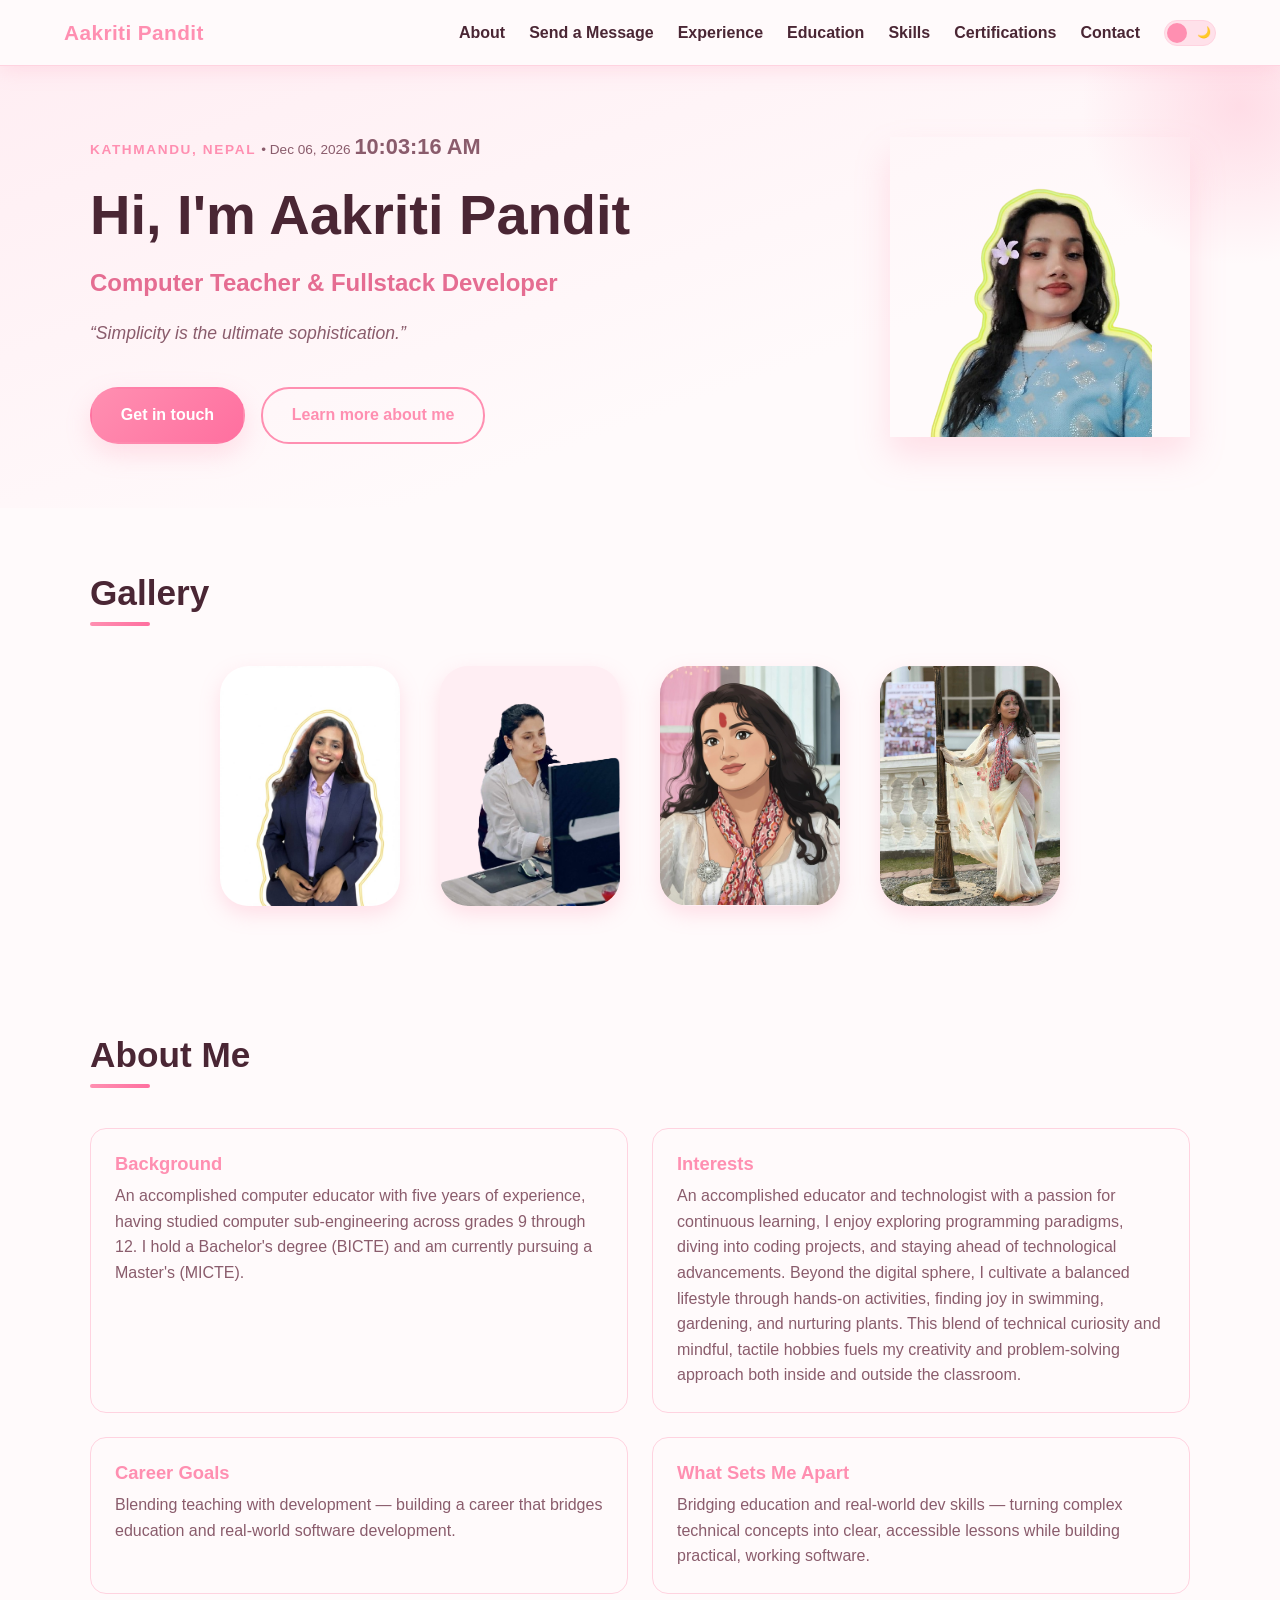
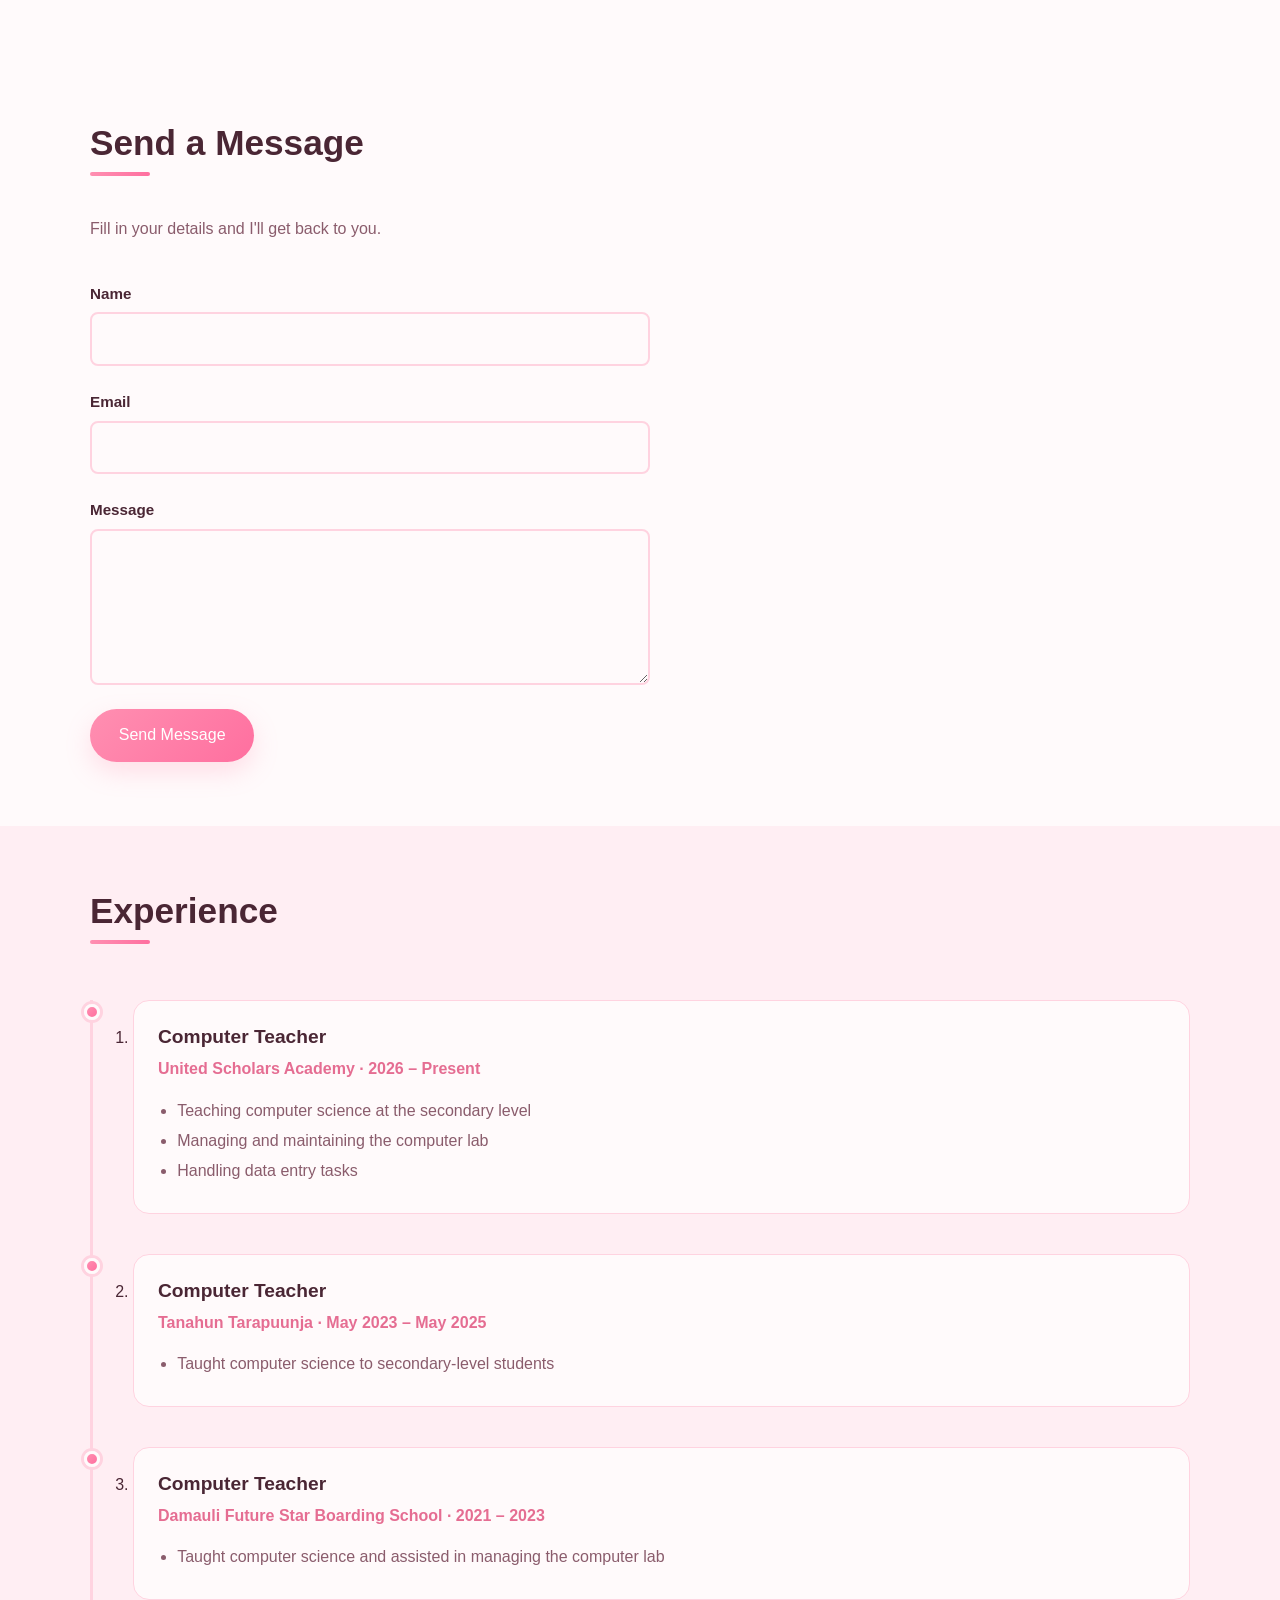
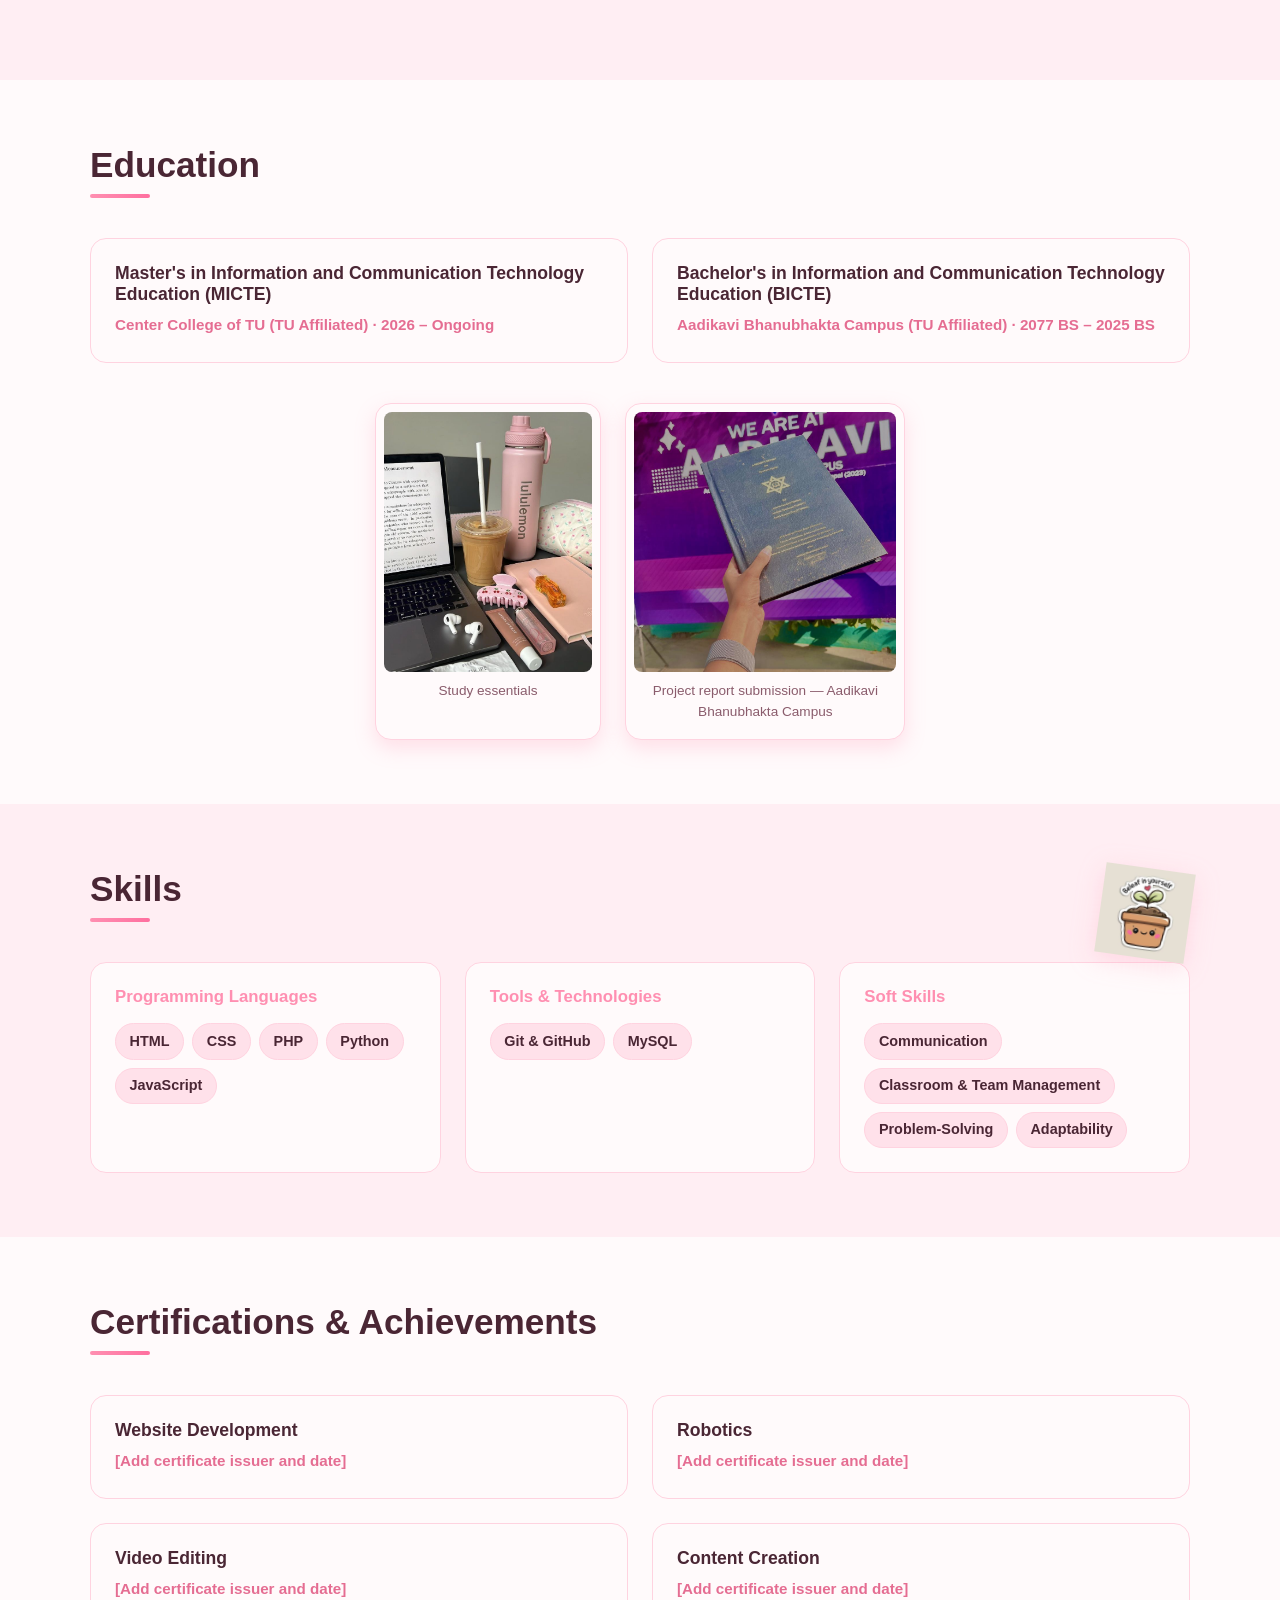
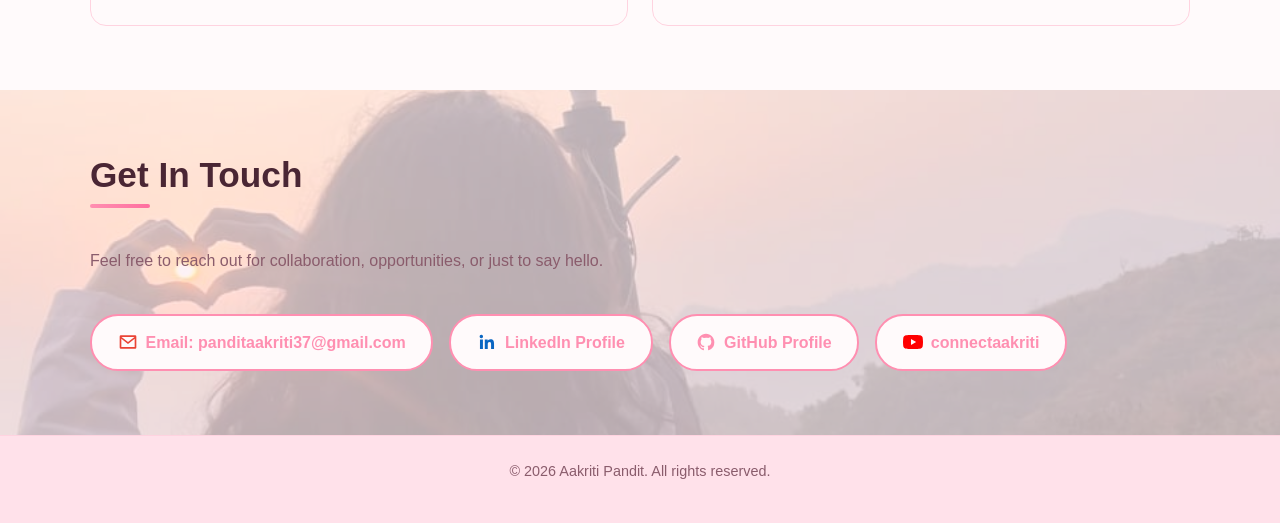
==== index.html @ 095320cf "first commit" ====
<!DOCTYPE html>
<html lang="en">
<head>
  <meta charset="UTF-8">
  <meta name="viewport" content="width=device-width, initial-scale=1.0">
  <title>Aakriti Pandit | Computer Teacher & Fullstack Developer</title>
  <meta name="description" content="Portfolio of Aakriti Pandit — Computer Teacher and Fullstack Developer based in Kathmandu, Nepal.">
  <link rel="stylesheet" href="style.css">
</head>
<body>

  <!-- Theme toggle checkbox (CSS-only light/dark switch) -->
  <input type="checkbox" id="theme-toggle" class="theme-toggle-input">

  <div class="site-wrapper">

    <a class="skip-link" href="#main-content">Skip to main content</a>

    <header class="site-header">
      <nav class="navbar" aria-label="Primary navigation">
        <a href="#hero" class="logo">Aakriti Pandit</a>

        <input type="checkbox" id="nav-toggle" class="nav-toggle-input">
        <label for="nav-toggle" class="nav-toggle-label" aria-label="Open menu">
          <span></span>
        </label>

        <ul class="nav-links">
          <li><a href="#about">About</a></li>
          <li><a href="#contact-form-section">Send a Message</a></li>
          <li><a href="#experience">Experience</a></li>
          <li><a href="#education">Education</a></li>
          <li><a href="#skills">Skills</a></li>
          <li><a href="#certifications">Certifications</a></li>
          <li><a href="#contact">Contact</a></li>
          <li class="theme-switch-item">
            <label for="theme-toggle" class="theme-switch" aria-label="Toggle light and dark theme">
              <span class="theme-switch-track">
                <span class="theme-switch-thumb"></span>
              </span>
            </label>
          </li>
        </ul>
      </nav>
    </header>

    <main id="main-content">

      <!-- HERO -->
      <section id="hero" class="hero">
        <div class="hero-inner">
          <div class="hero-text">
            <p class="hero-eyebrow">Kathmandu, Nepal <span id="kathmandu-clock" class="kathmandu-clock" aria-live="off"><span id="kathmandu-date" class="kathmandu-date"></span> <span id="kathmandu-time" class="kathmandu-time"></span></span></p>
            <h1 class="hero-title">Hi, I'm Aakriti Pandit</h1>
            <p class="hero-role">Computer Teacher &amp; Fullstack Developer</p>
            <p class="hero-tagline">&ldquo;Simplicity is the ultimate sophistication.&rdquo;</p>
            <div class="hero-actions">
              <a href="#contact" class="btn btn-primary">Get in touch</a>
              <a href="#about" class="btn btn-outline">Learn more about me</a>
            </div>
          </div>
          <div class="hero-photo-wrap">
            <img
              src="image2.png"
              alt="Portrait of Aakriti Pandit with a flower in her hair"
              class="hero-photo"
              width="320"
              height="320"
            >
          </div>
        </div>
      </section>

      <!-- GALLERY -->
      <section id="gallery" class="section">
        <div class="section-inner">
          <h2 class="section-title">Gallery</h2>
          <div class="gallery-grid">
            <figure class="gallery-item">
              <img src="image.jpeg" alt="Aakriti Pandit smiling in a professional blazer" loading="lazy">
            </figure>
            <figure class="gallery-item">
              <img src="profile.png" alt="Portrait of Aakriti Pandit working at her computer" loading="lazy">
            </figure>
            <figure class="gallery-item">
              <img src="love.jpeg" alt="Aakriti Pandit gallery photo" loading="lazy">
            </figure>
            <figure class="gallery-item">
              <img src="aakriti.jpeg" alt="Aakriti Pandit in a traditional saree" loading="lazy">
            </figure>
          </div>
        </div>
      </section>

      <!-- ABOUT -->
      <section id="about" class="section">
        <div class="section-inner about-section-inner">
          <img src="flower.png" alt="" class="about-sticker" aria-hidden="true">
          <h2 class="section-title">About Me</h2>
          <div class="about-grid">
            <article class="about-card">
              <h3>Background</h3>
              <p>An accomplished computer educator with five years of experience, having studied computer sub-engineering across grades 9 through 12. I hold a Bachelor's degree (BICTE) and am currently pursuing a Master's (MICTE).</p>
            </article>
            <article class="about-card">
              <h3>Interests</h3>
              <p>An accomplished educator and technologist with a passion for continuous learning, I enjoy exploring programming paradigms, diving into coding projects, and staying ahead of technological advancements. Beyond the digital sphere, I cultivate a balanced lifestyle through hands-on activities, finding joy in swimming, gardening, and nurturing plants. This blend of technical curiosity and mindful, tactile hobbies fuels my creativity and problem-solving approach both inside and outside the classroom.</p>
            </article>
            <article class="about-card">
              <h3>Career Goals</h3>
              <p>Blending teaching with development — building a career that bridges education and real-world software development.</p>
            </article>
            <article class="about-card">
              <h3>What Sets Me Apart</h3>
              <p>Bridging education and real-world dev skills — turning complex technical concepts into clear, accessible lessons while building practical, working software.</p>
            </article>
          </div>
        </div>
      </section>

      <!-- CONTACT FORM -->
      <section id="contact-form-section" class="section">
        <div class="section-inner">
          <h2 class="section-title">Send a Message</h2>
          <p class="contact-intro">Fill in your details and I'll get back to you.</p>
          <form id="contact-form" class="contact-form" novalidate>
            <div class="form-group">
              <label for="contact-name">Name</label>
              <input type="text" id="contact-name" name="name" autocomplete="name" required>
            </div>
            <div class="form-group">
              <label for="contact-email">Email</label>
              <input type="email" id="contact-email" name="email" autocomplete="email" required>
            </div>
            <div class="form-group">
              <label for="contact-message">Message</label>
              <textarea id="contact-message" name="message" rows="5" required></textarea>
            </div>
            <button type="submit" class="btn btn-primary">Send Message</button>
          </form>
        </div>
      </section>

      <!-- EXPERIENCE -->
      <section id="experience" class="section section-alt">
        <div class="section-inner">
          <h2 class="section-title">Experience</h2>
          <ol class="timeline">
            <li class="timeline-item">
              <div class="timeline-marker" aria-hidden="true"></div>
              <div class="timeline-content">
                <h3>Computer Teacher</h3>
                <p class="timeline-meta">United Scholars Academy &middot; 2026 &ndash; Present</p>
                <ul>
                  <li>Teaching computer science at the secondary level</li>
                  <li>Managing and maintaining the computer lab</li>
                  <li>Handling data entry tasks</li>
                </ul>
              </div>
            </li>
            <li class="timeline-item">
              <div class="timeline-marker" aria-hidden="true"></div>
              <div class="timeline-content">
                <h3>Computer Teacher</h3>
                <p class="timeline-meta">Tanahun Tarapuunja &middot; May 2023 &ndash; May 2025</p>
                <ul>
                  <li>Taught computer science to secondary-level students</li>
                </ul>
              </div>
            </li>
            <li class="timeline-item">
              <div class="timeline-marker" aria-hidden="true"></div>
              <div class="timeline-content">
                <h3>Computer Teacher</h3>
                <p class="timeline-meta">Damauli Future Star Boarding School &middot; 2021 &ndash; 2023</p>
                <ul>
                  <li>Taught computer science and assisted in managing the computer lab</li>
                </ul>
              </div>
            </li>
          </ol>
        </div>
      </section>

      <!-- EDUCATION -->
      <section id="education" class="section">
        <div class="section-inner">
          <h2 class="section-title">Education</h2>
          <div class="cards-grid">
            <article class="card">
              <h3>Master's in Information and Communication Technology Education (MICTE)</h3>
              <p class="card-meta">Center College of TU (TU Affiliated) &middot; 2026 &ndash; Ongoing</p>
            </article>
            <article class="card">
              <h3>Bachelor's in Information and Communication Technology Education (BICTE)</h3>
              <p class="card-meta">Aadikavi Bhanubhakta Campus (TU Affiliated) &middot; 2077 BS &ndash; 2025 BS</p>
            </article>
          </div>
          <div class="education-photos">
            <figure class="education-photo">
              <img src="study.jpg" alt="Study desk with laptop, notes, and study essentials">
              <figcaption>Study essentials</figcaption>
            </figure>
            <figure class="education-photo">
              <img src="education.jpeg" alt="Aakriti Pandit holding her project report at Aadikavi Bhanubhakta Campus">
              <figcaption>Project report submission &mdash; Aadikavi Bhanubhakta Campus</figcaption>
            </figure>
          </div>
        </div>
      </section>

      <!-- SKILLS -->
      <section id="skills" class="section section-alt">
        <div class="section-inner skills-section-inner">
          <img src="plant.jpg" alt="" class="skills-sticker" aria-hidden="true">
          <h2 class="section-title">Skills</h2>
          <div class="skills-grid">
            <div class="skill-group">
              <h3>Programming Languages</h3>
              <ul class="tag-list">
                <li>HTML</li>
                <li>CSS</li>
                <li>PHP</li>
                <li>Python</li>
                <li>JavaScript</li>
              </ul>
            </div>
            <div class="skill-group">
              <h3>Tools &amp; Technologies</h3>
              <ul class="tag-list">
                <li>Git &amp; GitHub</li>
                <li>MySQL</li>
              </ul>
            </div>
            <div class="skill-group">
              <h3>Soft Skills</h3>
              <ul class="tag-list">
                <li>Communication</li>
                <li>Classroom &amp; Team Management</li>
                <li>Problem-Solving</li>
                <li>Adaptability</li>
              </ul>
            </div>
          </div>
        </div>
      </section>

      <!-- CERTIFICATIONS -->
      <section id="certifications" class="section">
        <div class="section-inner">
          <h2 class="section-title">Certifications &amp; Achievements</h2>
          <div class="cards-grid">
            <article class="card">
              <h3>Website Development</h3>
              <p class="card-meta">[Add certificate issuer and date]</p>
            </article>
            <article class="card">
              <h3>Robotics</h3>
              <p class="card-meta">[Add certificate issuer and date]</p>
            </article>
            <article class="card">
              <h3>Video Editing</h3>
              <p class="card-meta">[Add certificate issuer and date]</p>
            </article>
            <article class="card">
              <h3>Content Creation</h3>
              <p class="card-meta">[Add certificate issuer and date]</p>
            </article>
          </div>
        </div>
      </section>

      <!-- CONTACT -->
      <section id="contact" class="section section-alt contact-section">
        <div class="section-inner">
          <h2 class="section-title">Get In Touch</h2>
          <p class="contact-intro">Feel free to reach out for collaboration, opportunities, or just to say hello.</p>
          <div class="contact-links">
            <a class="contact-link" href="mailto:panditaakriti37@gmail.com">
              <svg class="contact-icon icon-email" viewBox="0 0 24 24" width="20" height="20" aria-hidden="true" focusable="false">
                <path fill="#EA4335" d="M2 5.5A1.5 1.5 0 0 1 3.5 4h17A1.5 1.5 0 0 1 22 5.5v13a1.5 1.5 0 0 1-1.5 1.5h-17A1.5 1.5 0 0 1 2 18.5Zm2.2.5 7.8 6.1L19.8 6ZM4 8.1V18h16V8.1l-8 6.25Z"/>
              </svg>
              Email: panditaakriti37@gmail.com
            </a>
            <a class="contact-link" href="https://www.linkedin.com/in/aakriti-pandit-80b207303/" target="_blank" rel="noopener noreferrer">
              <svg class="contact-icon icon-linkedin" viewBox="0 0 24 24" width="20" height="20" aria-hidden="true" focusable="false">
                <path fill="#0A66C2" d="M20.45 20.45h-3.56v-5.57c0-1.33-.02-3.03-1.85-3.03-1.85 0-2.14 1.45-2.14 2.94v5.66H9.34V9h3.42v1.56h.05c.48-.9 1.64-1.85 3.38-1.85 3.6 0 4.27 2.37 4.27 5.46ZM5.34 7.43a2.07 2.07 0 1 1 0-4.13 2.07 2.07 0 0 1 0 4.13ZM7.12 20.45H3.56V9h3.56Z"/>
              </svg>
              LinkedIn Profile
            </a>
            <a class="contact-link" href="https://github.com/Aakriti795" target="_blank" rel="noopener noreferrer">
              <svg class="contact-icon icon-github" viewBox="0 0 24 24" width="20" height="20" aria-hidden="true" focusable="false">
                <path fill="currentColor" d="M12 2C6.48 2 2 6.58 2 12.2c0 4.5 2.87 8.32 6.84 9.67.5.1.68-.22.68-.49 0-.24-.01-1.04-.01-1.88-2.78.61-3.37-1.2-3.37-1.2-.45-1.18-1.11-1.49-1.11-1.49-.9-.63.07-.62.07-.62 1 .07 1.53 1.05 1.53 1.05.9 1.55 2.36 1.11 2.94.85.09-.66.35-1.11.63-1.37-2.22-.26-4.56-1.14-4.56-5.06 0-1.12.39-2.03 1.03-2.75-.1-.26-.45-1.31.1-2.73 0 0 .84-.27 2.75 1.05a9.3 9.3 0 0 1 2.5-.35c.85 0 1.71.12 2.5.35 1.9-1.32 2.74-1.05 2.74-1.05.56 1.42.21 2.47.1 2.73.65.72 1.03 1.63 1.03 2.75 0 3.93-2.34 4.79-4.57 5.05.36.32.68.94.68 1.9 0 1.37-.01 2.47-.01 2.81 0 .27.18.6.69.49A10.03 10.03 0 0 0 22 12.2C22 6.58 17.52 2 12 2Z"/>
              </svg>
              GitHub Profile
            </a>
            <a class="contact-link" href="https://www.youtube.com/@Connectaakriti6227" target="_blank" rel="noopener noreferrer">
              <svg class="contact-icon icon-youtube" viewBox="0 0 24 24" width="20" height="20" aria-hidden="true" focusable="false">
                <path fill="#FF0000" d="M23.5 6.2a3 3 0 0 0-2.1-2.1C19.5 3.5 12 3.5 12 3.5s-7.5 0-9.4.6A3 3 0 0 0 .5 6.2 31.6 31.6 0 0 0 0 12a31.6 31.6 0 0 0 .5 5.8 3 3 0 0 0 2.1 2.1c1.9.6 9.4.6 9.4.6s7.5 0 9.4-.6a3 3 0 0 0 2.1-2.1A31.6 31.6 0 0 0 24 12a31.6 31.6 0 0 0-.5-5.8ZM9.6 15.5V8.5L15.8 12Z"/>
              </svg>
              connectaakriti
            </a>
          </div>
        </div>
      </section>

    </main>

    <footer class="site-footer">
      <p>&copy; 2026 Aakriti Pandit. All rights reserved.</p>
    </footer>

  </div>

  <script>
    (function () {
      var dateEl = document.getElementById('kathmandu-date');
      var timeEl = document.getElementById('kathmandu-time');
      if (!dateEl || !timeEl) return;

      var dateFormatter = new Intl.DateTimeFormat('en-US', {
        timeZone: 'Asia/Kathmandu',
        year: 'numeric',
        month: 'short',
        day: '2-digit'
      });

      var timeFormatter = new Intl.DateTimeFormat('en-US', {
        timeZone: 'Asia/Kathmandu',
        hour: '2-digit',
        minute: '2-digit',
        second: '2-digit',
        hour12: true
      });

      function update() {
        var now = new Date();
        dateEl.textContent = '• ' + dateFormatter.format(now);
        timeEl.textContent = timeFormatter.format(now);
      }

      update();
      setInterval(update, 1000);
    })();

    (function () {
      var form = document.getElementById('contact-form');
      if (!form) return;

      form.addEventListener('submit', function (event) {
        event.preventDefault();

        var name = form.name.value.trim();
        var email = form.email.value.trim();
        var message = form.message.value.trim();

        var subject = 'Portfolio contact from ' + name;
        var body = 'Name: ' + name + '\nEmail: ' + email + '\n\n' + message;

        var mailtoUrl = 'mailto:panditaakriti37@gmail.com'
          + '?subject=' + encodeURIComponent(subject)
          + '&body=' + encodeURIComponent(body);

        window.location.href = mailtoUrl;
      });
    })();
  </script>

</body>
</html>
---- style.css ----
/* =========================================================
   CSS VARIABLES — Light theme (default)
   ========================================================= */
:root {
  --primary-color: #ff8fb1;
  --primary-color-dark: #e56d92;
  --secondary-color: #ffc1d3;
  --accent-color: #ff6f9f;
  --background-color: #fffafb;
  --surface-color: #ffeef3;
  --surface-alt-color: #ffe1ea;
  --text-color: #4a2634;
  --text-muted: #8a5c6c;
  --border-color: #ffd3e0;
  --shadow-color: rgba(255, 143, 177, 0.25);

  --font-heading: 'Segoe UI', 'Trebuchet MS', Arial, sans-serif;
  --font-body: 'Segoe UI', Tahoma, Geneva, Verdana, sans-serif;

  --space-xs: 0.5rem;
  --space-sm: 1rem;
  --space-md: 1.5rem;
  --space-lg: 2.5rem;
  --space-xl: 4rem;

  --radius-sm: 8px;
  --radius-md: 16px;
  --radius-lg: 28px;

  --transition-fast: 0.2s ease;
  --transition-medium: 0.35s ease;
}

/* Dark theme, applied when the theme-toggle checkbox is checked.
   #theme-toggle sits before .site-wrapper in the DOM, so the
   general sibling combinator lets pure CSS drive the switch. */
#theme-toggle:checked ~ .site-wrapper {
  --primary-color: #ff8fb1;
  --primary-color-dark: #ffa8c4;
  --secondary-color: #ffc1d3;
  --accent-color: #ff6f9f;
  --background-color: #2a1820;
  --surface-color: #3a2029;
  --surface-alt-color: #472633;
  --text-color: #ffeef3;
  --text-muted: #d9a9b8;
  --border-color: #5c2f3d;
  --shadow-color: rgba(0, 0, 0, 0.45);
}

.theme-toggle-input {
  position: absolute;
  opacity: 0;
  pointer-events: none;
}

/* =========================================================
   RESET & BASE
   ========================================================= */
*,
*::before,
*::after {
  box-sizing: border-box;
}

html {
  scroll-behavior: smooth;
}

body {
  margin: 0;
  font-family: var(--font-body);
  background-color: var(--background-color);
  color: var(--text-color);
  line-height: 1.6;
  transition: background-color var(--transition-medium), color var(--transition-medium);
}

.site-wrapper {
  background-color: var(--background-color);
  color: var(--text-color);
}

img {
  max-width: 100%;
  display: block;
}

ul {
  list-style: none;
  margin: 0;
  padding: 0;
}

a {
  color: inherit;
  text-decoration: none;
}

h1, h2, h3, h4 {
  font-family: var(--font-heading);
  line-height: 1.2;
  margin: 0;
}

p {
  margin: 0 0 var(--space-sm) 0;
  color: var(--text-muted);
}

/* Accessible focus states */
a:focus-visible,
button:focus-visible,
label:focus-visible,
input:focus-visible {
  outline: 3px solid var(--accent-color);
  outline-offset: 3px;
  border-radius: var(--radius-sm);
}

.skip-link {
  position: absolute;
  left: -999px;
  top: 0;
  background: var(--primary-color);
  color: #fff;
  padding: var(--space-xs) var(--space-sm);
  z-index: 1000;
  border-radius: var(--radius-sm);
}

.skip-link:focus {
  left: var(--space-sm);
  top: var(--space-sm);
}

/* =========================================================
   HEADER / NAVBAR
   ========================================================= */
.site-header {
  position: sticky;
  top: 0;
  z-index: 100;
  background-color: var(--background-color);
  border-bottom: 1px solid var(--border-color);
  box-shadow: 0 2px 20px var(--shadow-color);
}

.navbar {
  max-width: 1200px;
  margin: 0 auto;
  display: flex;
  align-items: center;
  justify-content: space-between;
  padding: var(--space-sm) var(--space-md);
}

.logo {
  font-family: var(--font-heading);
  font-weight: 700;
  font-size: 1.3rem;
  color: var(--primary-color);
  letter-spacing: 0.02em;
}

.nav-links {
  display: flex;
  align-items: center;
  gap: var(--space-md);
}

.nav-links a {
  font-weight: 600;
  color: var(--text-color);
  padding: var(--space-xs) 0;
  position: relative;
  transition: color var(--transition-fast);
}

.nav-links a::after {
  content: "";
  position: absolute;
  left: 0;
  bottom: -4px;
  width: 0;
  height: 2px;
  background: var(--accent-color);
  transition: width var(--transition-fast);
}

.nav-links a:hover,
.nav-links a:focus-visible {
  color: var(--primary-color);
}

.nav-links a:hover::after,
.nav-links a:focus-visible::after {
  width: 100%;
}

/* Mobile nav toggle (checkbox hack, no JS) */
.nav-toggle-input {
  position: absolute;
  opacity: 0;
  pointer-events: none;
}

.nav-toggle-label {
  display: none;
  flex-direction: column;
  justify-content: center;
  width: 40px;
  height: 40px;
  cursor: pointer;
  border-radius: var(--radius-sm);
}

.nav-toggle-label span,
.nav-toggle-label span::before,
.nav-toggle-label span::after {
  content: "";
  display: block;
  height: 3px;
  width: 26px;
  background: var(--primary-color);
  border-radius: 2px;
  position: relative;
  transition: transform var(--transition-fast);
}

.nav-toggle-label span::before {
  position: absolute;
  top: -8px;
}

.nav-toggle-label span::after {
  position: absolute;
  top: 8px;
}

/* Theme switch pill */
.theme-switch-item {
  display: flex;
  align-items: center;
}

.theme-switch {
  cursor: pointer;
  display: inline-block;
}

.theme-switch-track {
  position: relative;
  display: flex;
  align-items: center;
  width: 52px;
  height: 26px;
  background: var(--surface-alt-color);
  border: 1px solid var(--border-color);
  border-radius: 999px;
  padding: 2px;
  transition: background var(--transition-fast);
}

.theme-switch-track::before,
.theme-switch-track::after {
  position: absolute;
  top: 50%;
  transform: translateY(-50%);
  font-size: 0.7rem;
  line-height: 1;
}

.theme-switch-track::before {
  content: "\2600";
  left: 4px;
  color: #f5a623;
}

.theme-switch-track::after {
  content: "\1F319";
  right: 4px;
  color: var(--secondary-color);
}

.theme-switch-thumb {
  position: relative;
  z-index: 1;
  width: 20px;
  height: 20px;
  border-radius: 50%;
  background: var(--primary-color);
  transition: transform var(--transition-medium);
}

#theme-toggle:checked ~ .site-wrapper .theme-switch-thumb {
  transform: translateX(26px);
}

/* =========================================================
   BUTTONS
   ========================================================= */
.btn {
  display: inline-block;
  padding: 0.85rem 1.8rem;
  border-radius: var(--radius-lg);
  font-weight: 700;
  font-size: 1rem;
  transition: transform var(--transition-fast), box-shadow var(--transition-fast), background-color var(--transition-fast);
  border: 2px solid transparent;
  cursor: pointer;
}

.btn-primary {
  background: linear-gradient(135deg, var(--primary-color), var(--accent-color));
  color: #fff;
  box-shadow: 0 10px 25px var(--shadow-color);
}

.btn-primary:hover,
.btn-primary:focus-visible {
  transform: translateY(-3px);
  box-shadow: 0 16px 32px var(--shadow-color);
}

.btn-outline {
  background: transparent;
  color: var(--primary-color);
  border-color: var(--primary-color);
}

.btn-outline:hover,
.btn-outline:focus-visible {
  background: var(--primary-color);
  color: #fff;
  transform: translateY(-3px);
}

/* =========================================================
   HERO
   ========================================================= */
.hero {
  background: linear-gradient(160deg, var(--surface-color) 0%, var(--background-color) 65%);
  padding: var(--space-xl) var(--space-md);
  text-align: center;
  position: relative;
  overflow: hidden;
}

.hero::before {
  content: "";
  position: absolute;
  top: -120px;
  right: -120px;
  width: 320px;
  height: 320px;
  border-radius: 50%;
  background: radial-gradient(circle, var(--secondary-color), transparent 70%);
  opacity: 0.5;
}

.hero-inner {
  max-width: 1100px;
  margin: 0 auto;
  position: relative;
  z-index: 1;
  display: flex;
  align-items: center;
  justify-content: space-between;
  gap: var(--space-lg);
  text-align: left;
}

.hero-text {
  flex: 1 1 420px;
}

.hero-eyebrow {
  text-transform: uppercase;
  letter-spacing: 0.12em;
  font-weight: 700;
  color: var(--primary-color);
  font-size: 0.85rem;
  margin-bottom: var(--space-sm);
}

.kathmandu-clock {
  text-transform: none;
  letter-spacing: normal;
  font-weight: 500;
  color: var(--text-muted);
}

.kathmandu-time {
  font-size: 1.6em;
  font-weight: 700;
}

.hero-title {
  font-size: clamp(2.2rem, 5vw, 3.5rem);
  font-weight: 800;
  color: var(--text-color);
  margin-bottom: var(--space-sm);
}

.hero-role {
  font-size: clamp(1.1rem, 2.5vw, 1.5rem);
  font-weight: 600;
  color: var(--primary-color-dark);
  margin-bottom: var(--space-sm);
}

.hero-tagline {
  font-style: italic;
  font-size: 1.1rem;
  color: var(--text-muted);
  margin-bottom: var(--space-lg);
}

.hero-actions {
  display: flex;
  gap: var(--space-sm);
  flex-wrap: wrap;
}

.hero-photo-wrap {
  flex: 0 0 auto;
  width: 300px;
  height: 300px;
  display: flex;
  align-items: center;
  justify-content: center;
}

@keyframes hero-photo-float {
  0%, 100% {
    transform: translateY(0);
  }
  50% {
    transform: translateY(-10px);
  }
}

.hero-photo {
  width: 100%;
  height: 100%;
  object-fit: contain;
  box-shadow: 0 18px 32px var(--shadow-color);
  animation: hero-photo-float 4s ease-in-out infinite;
}

/* =========================================================
   SECTIONS (shared)
   ========================================================= */
.section {
  padding: var(--space-xl) var(--space-md);
}

.section-alt {
  background-color: var(--surface-color);
}

.contact-section {
  position: relative;
  overflow: hidden;
}

.contact-section::before {
  content: "";
  position: absolute;
  inset: 0;
  background-image: url("mountain.jpeg");
  background-repeat: no-repeat;
  background-position: center;
  background-size: cover;
  opacity: 0.28;
  filter: saturate(1.1);
  pointer-events: none;
}

.contact-section .section-inner {
  position: relative;
  z-index: 1;
}

.section-inner {
  max-width: 1100px;
  margin: 0 auto;
}

.section-title {
  font-size: clamp(1.6rem, 3.5vw, 2.2rem);
  font-weight: 800;
  color: var(--text-color);
  margin-bottom: var(--space-lg);
  position: relative;
  display: inline-block;
}

.section-title::after {
  content: "";
  display: block;
  width: 60px;
  height: 4px;
  border-radius: 4px;
  margin-top: var(--space-xs);
  background: linear-gradient(90deg, var(--primary-color), var(--accent-color));
}

/* =========================================================
   ABOUT
   ========================================================= */
.about-section-inner {
  position: relative;
}

.about-sticker {
  position: absolute;
  top: 0;
  right: 0;
  width: 90px;
  height: auto;
  transform: rotate(-6deg);
  filter: drop-shadow(0 6px 12px var(--shadow-color));
}

.about-grid {
  display: grid;
  grid-template-columns: repeat(2, 1fr);
  gap: var(--space-md);
}

.about-card {
  background-color: var(--background-color);
  border: 1px solid var(--border-color);
  border-radius: var(--radius-md);
  padding: var(--space-md);
  transition: transform var(--transition-fast), box-shadow var(--transition-fast);
}

.about-card:hover {
  transform: translateY(-4px);
  box-shadow: 0 14px 30px var(--shadow-color);
}

.about-card h3 {
  color: var(--primary-color);
  margin-bottom: var(--space-xs);
  font-size: 1.15rem;
}

.about-card p {
  margin-bottom: 0;
}

/* =========================================================
   GALLERY
   ========================================================= */
.gallery-grid {
  display: flex;
  flex-wrap: wrap;
  justify-content: center;
  gap: var(--space-lg);
  max-width: 900px;
  margin: 0 auto;
}

@keyframes gallery-float {
  0%, 100% {
    transform: translateY(0);
  }
  50% {
    transform: translateY(-8px);
  }
}

.gallery-item {
  position: relative;
  flex: 0 0 180px;
  margin: 0;
  overflow: hidden;
  border-radius: var(--radius-lg);
  background-color: var(--surface-color);
  box-shadow: 0 8px 20px var(--shadow-color);
  transition: transform var(--transition-fast), box-shadow var(--transition-fast);
  animation: gallery-float 4s ease-in-out infinite;
}

.gallery-item:nth-child(2) {
  animation-delay: 0.5s;
}

.gallery-item:nth-child(3) {
  animation-delay: 1s;
}

.gallery-item:nth-child(4) {
  animation-delay: 1.5s;
}

.gallery-item:hover {
  animation-play-state: paused;
  transform: translateY(-6px);
  box-shadow: 0 18px 34px var(--shadow-color);
}

.gallery-item img {
  display: block;
  width: 100%;
  height: auto;
  transition: transform var(--transition-medium);
}

.gallery-item:hover img {
  transform: scale(1.06);
}

.gallery-item::after {
  content: "";
  position: absolute;
  inset: 0;
  background: linear-gradient(to top, rgba(74, 38, 52, 0.55), transparent 55%);
  opacity: 0;
  transition: opacity var(--transition-fast);
  pointer-events: none;
}

.gallery-item:hover::after {
  opacity: 1;
}

/* =========================================================
   EXPERIENCE — timeline
   ========================================================= */
.timeline {
  position: relative;
  padding-left: var(--space-lg);
  border-left: 3px solid var(--border-color);
  display: flex;
  flex-direction: column;
  gap: var(--space-lg);
}

.timeline-item {
  position: relative;
}

.timeline-marker {
  position: absolute;
  left: calc(-1 * var(--space-lg) - 9px);
  top: 4px;
  width: 16px;
  height: 16px;
  border-radius: 50%;
  background: linear-gradient(135deg, var(--primary-color), var(--accent-color));
  border: 3px solid var(--background-color);
  box-shadow: 0 0 0 3px var(--border-color);
}

.timeline-content {
  background-color: var(--background-color);
  border: 1px solid var(--border-color);
  border-radius: var(--radius-md);
  padding: var(--space-md);
  transition: transform var(--transition-fast), box-shadow var(--transition-fast);
}

.timeline-content:hover {
  transform: translateX(4px);
  box-shadow: 0 14px 30px var(--shadow-color);
}

.timeline-content h3 {
  color: var(--text-color);
  font-size: 1.2rem;
  margin-bottom: var(--space-xs);
}

.timeline-meta {
  color: var(--primary-color-dark);
  font-weight: 600;
  margin-bottom: var(--space-sm);
}

.timeline-content ul {
  list-style: disc;
  padding-left: 1.2rem;
}

.timeline-content li {
  color: var(--text-muted);
  margin-bottom: 0.3rem;
}

/* =========================================================
   CARDS (Education / Certifications)
   ========================================================= */
.cards-grid {
  display: grid;
  grid-template-columns: repeat(2, 1fr);
  gap: var(--space-md);
}

.card {
  background-color: var(--background-color);
  border: 1px solid var(--border-color);
  border-radius: var(--radius-md);
  padding: var(--space-md);
  transition: transform var(--transition-fast), box-shadow var(--transition-fast);
}

.card:hover {
  transform: translateY(-4px);
  box-shadow: 0 14px 30px var(--shadow-color);
}

.card h3 {
  font-size: 1.1rem;
  color: var(--text-color);
  margin-bottom: var(--space-xs);
}

.card-meta {
  color: var(--primary-color-dark);
  font-weight: 600;
  margin-bottom: 0;
  font-size: 0.95rem;
}

.education-photos {
  display: flex;
  flex-wrap: wrap;
  justify-content: center;
  gap: var(--space-md);
  margin-top: var(--space-lg);
}

.education-photo {
  margin: 0;
  max-width: 280px;
  background-color: var(--background-color);
  border: 1px solid var(--border-color);
  border-radius: var(--radius-md);
  padding: var(--space-xs) var(--space-xs) var(--space-sm);
  box-shadow: 0 8px 20px var(--shadow-color);
  transition: transform var(--transition-fast), box-shadow var(--transition-fast);
}

.education-photo:hover {
  transform: translateY(-4px) rotate(-1deg);
  box-shadow: 0 16px 32px var(--shadow-color);
}

.education-photo img {
  width: 100%;
  height: 260px;
  object-fit: cover;
  object-position: center;
  border-radius: var(--radius-sm);
  display: block;
}

.education-photo:nth-child(2) img {
  object-position: 50% 45%;
}

.education-photo figcaption {
  margin-top: var(--space-xs);
  text-align: center;
  color: var(--text-muted);
  font-size: 0.85rem;
}

/* =========================================================
   SKILLS
   ========================================================= */
.skills-section-inner {
  position: relative;
}

.skills-sticker {
  position: absolute;
  top: 0;
  right: 0;
  width: 90px;
  height: auto;
  transform: rotate(8deg);
  filter: drop-shadow(0 6px 12px var(--shadow-color));
}

.skills-grid {
  display: grid;
  grid-template-columns: repeat(3, 1fr);
  gap: var(--space-md);
}

.skill-group {
  background-color: var(--background-color);
  border: 1px solid var(--border-color);
  border-radius: var(--radius-md);
  padding: var(--space-md);
}

.skill-group h3 {
  color: var(--primary-color);
  font-size: 1.05rem;
  margin-bottom: var(--space-sm);
}

.tag-list {
  display: flex;
  flex-wrap: wrap;
  gap: 0.5rem;
}

.tag-list li {
  background-color: var(--surface-alt-color);
  color: var(--text-color);
  border: 1px solid var(--border-color);
  padding: 0.35rem 0.85rem;
  border-radius: 999px;
  font-size: 0.9rem;
  font-weight: 600;
  transition: background-color var(--transition-fast), transform var(--transition-fast);
}

.tag-list li:hover {
  background-color: var(--primary-color);
  color: #fff;
  transform: translateY(-2px);
}

/* =========================================================
   CONTACT
   ========================================================= */
.contact-intro {
  max-width: 600px;
  margin-bottom: var(--space-lg);
}

.contact-links {
  display: flex;
  flex-wrap: wrap;
  gap: var(--space-sm);
}

.contact-link {
  display: inline-flex;
  align-items: center;
  gap: 0.5rem;
  background-color: var(--background-color);
  border: 2px solid var(--primary-color);
  color: var(--primary-color);
  font-weight: 700;
  padding: 0.85rem 1.6rem;
  border-radius: var(--radius-lg);
  transition: background-color var(--transition-fast), color var(--transition-fast), transform var(--transition-fast);
}

.contact-link:hover,
.contact-link:focus-visible {
  background-color: var(--primary-color);
  color: #fff;
  transform: translateY(-3px);
}

.contact-icon {
  flex-shrink: 0;
}

.contact-form {
  max-width: 560px;
  margin-top: var(--space-lg);
  display: flex;
  flex-direction: column;
  gap: var(--space-md);
}

.form-group {
  display: flex;
  flex-direction: column;
  gap: 0.4rem;
}

.form-group label {
  font-weight: 700;
  color: var(--text-color);
  font-size: 0.95rem;
}

.form-group input,
.form-group textarea {
  font: inherit;
  color: var(--text-color);
  background-color: var(--background-color);
  border: 2px solid var(--border-color);
  border-radius: var(--radius-sm);
  padding: 0.75rem 1rem;
  transition: border-color var(--transition-fast);
}

.form-group input:focus,
.form-group textarea:focus {
  outline: none;
  border-color: var(--primary-color);
}

.form-group textarea {
  resize: vertical;
  min-height: 120px;
}

.contact-form .btn {
  align-self: flex-start;
  border: none;
  cursor: pointer;
  font: inherit;
}

/* =========================================================
   FOOTER
   ========================================================= */
.site-footer {
  text-align: center;
  padding: var(--space-md);
  background-color: var(--surface-alt-color);
  border-top: 1px solid var(--border-color);
  color: var(--text-muted);
  font-size: 0.9rem;
}

/* =========================================================
   RESPONSIVE — Tablet (<=992px)
   ========================================================= */
@media (max-width: 992px) {
  .about-grid,
  .cards-grid {
    grid-template-columns: 1fr;
  }

  .skills-grid {
    grid-template-columns: repeat(2, 1fr);
  }
}

/* =========================================================
   RESPONSIVE — Small tablet / large mobile (<=768px)
   ========================================================= */
@media (max-width: 768px) {
  .hero-inner {
    flex-direction: column-reverse;
    text-align: center;
  }

  .hero-actions {
    justify-content: center;
  }

  .hero-photo-wrap {
    width: 220px;
    height: 220px;
  }

  .nav-toggle-label {
    display: flex;
  }

  .nav-links {
    position: absolute;
    top: 100%;
    left: 0;
    right: 0;
    flex-direction: column;
    align-items: flex-start;
    gap: 0;
    background-color: var(--background-color);
    border-bottom: 1px solid var(--border-color);
    max-height: 0;
    overflow: hidden;
    transition: max-height var(--transition-medium);
  }

  .nav-links li {
    width: 100%;
    padding: var(--space-sm) var(--space-md);
    border-top: 1px solid var(--border-color);
  }

  .nav-toggle-input:checked ~ .nav-links {
    max-height: 400px;
  }

  .skills-grid {
    grid-template-columns: 1fr;
  }

  .skills-sticker,
  .about-sticker {
    width: 60px;
  }
}

/* =========================================================
   RESPONSIVE — Mobile (<=480px)
   ========================================================= */
@media (max-width: 480px) {
  .section {
    padding: var(--space-lg) var(--space-sm);
  }

  .hero {
    padding: var(--space-lg) var(--space-sm);
  }

  .hero-photo-wrap {
    width: 170px;
    height: 170px;
  }

  .hero-actions {
    flex-direction: column;
    align-items: stretch;
  }

  .btn {
    text-align: center;
  }

  .contact-links {
    flex-direction: column;
  }

  .contact-link {
    text-align: center;
  }
}
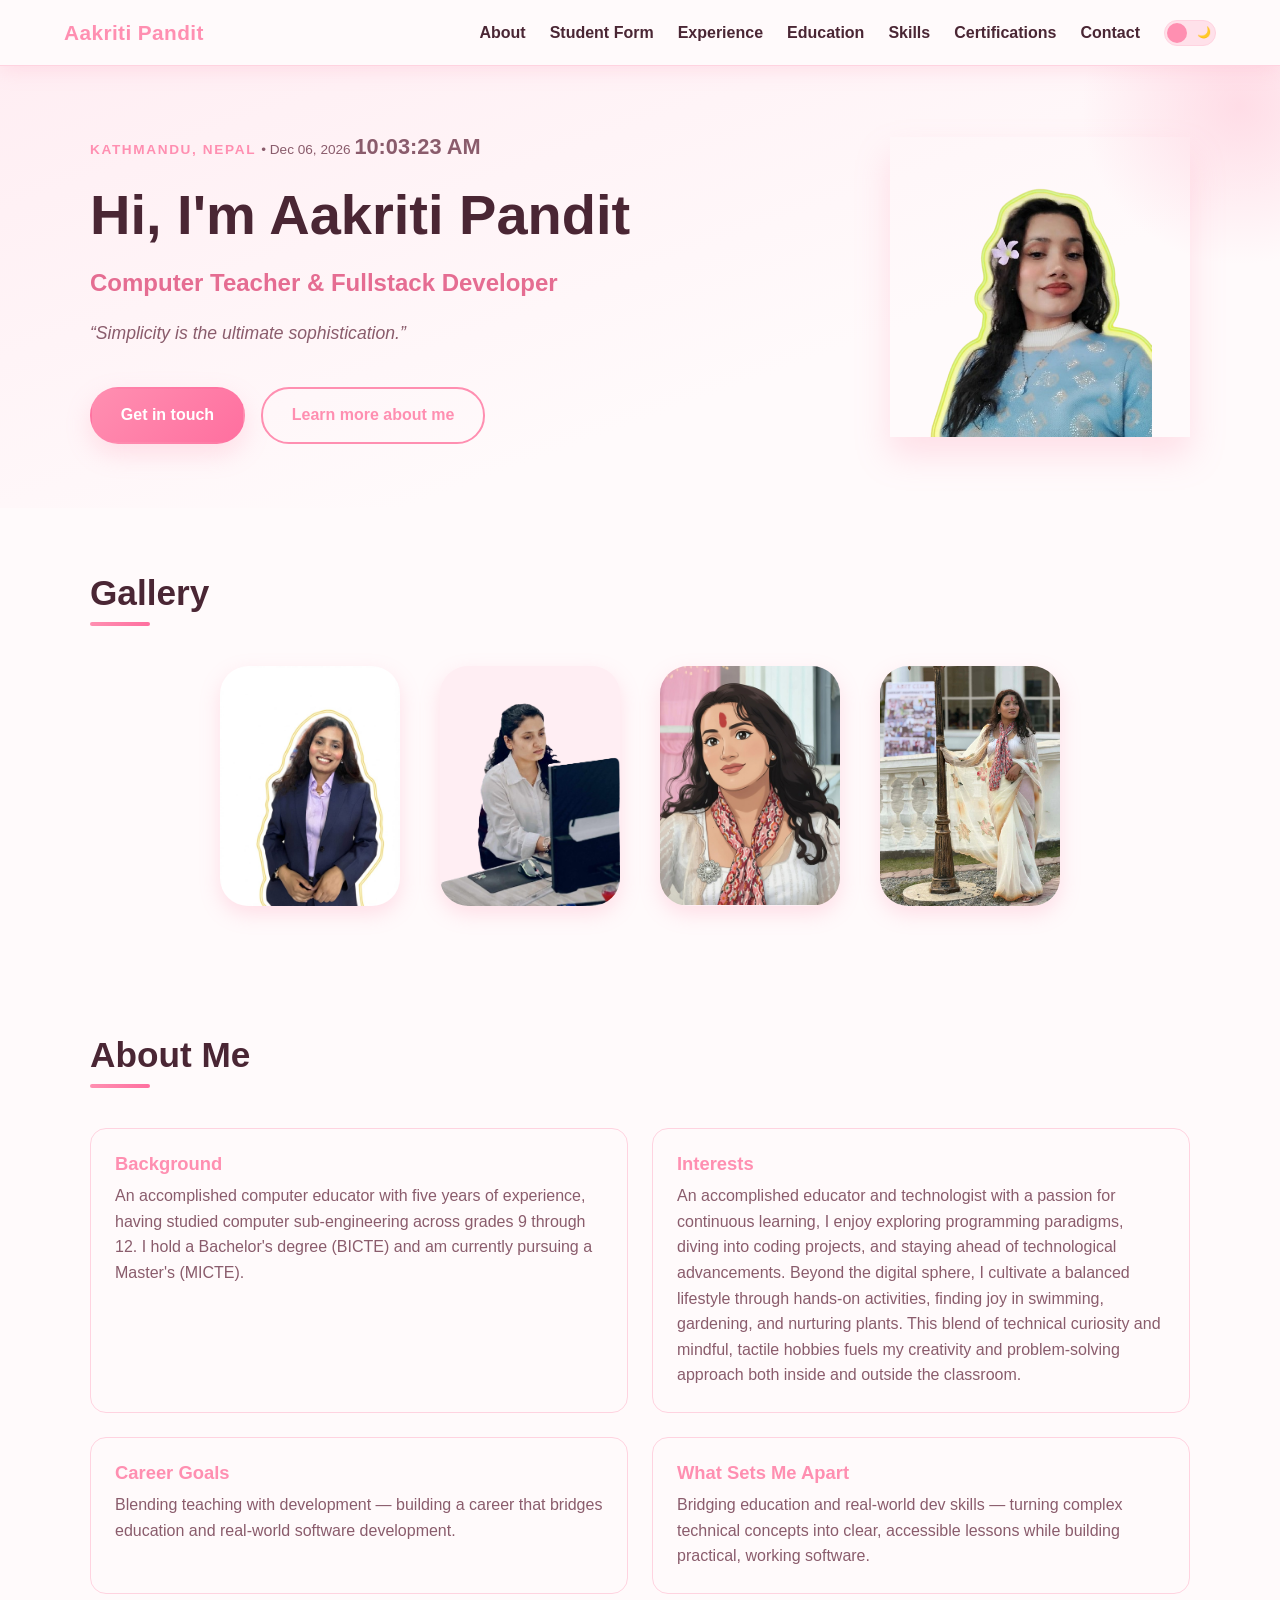
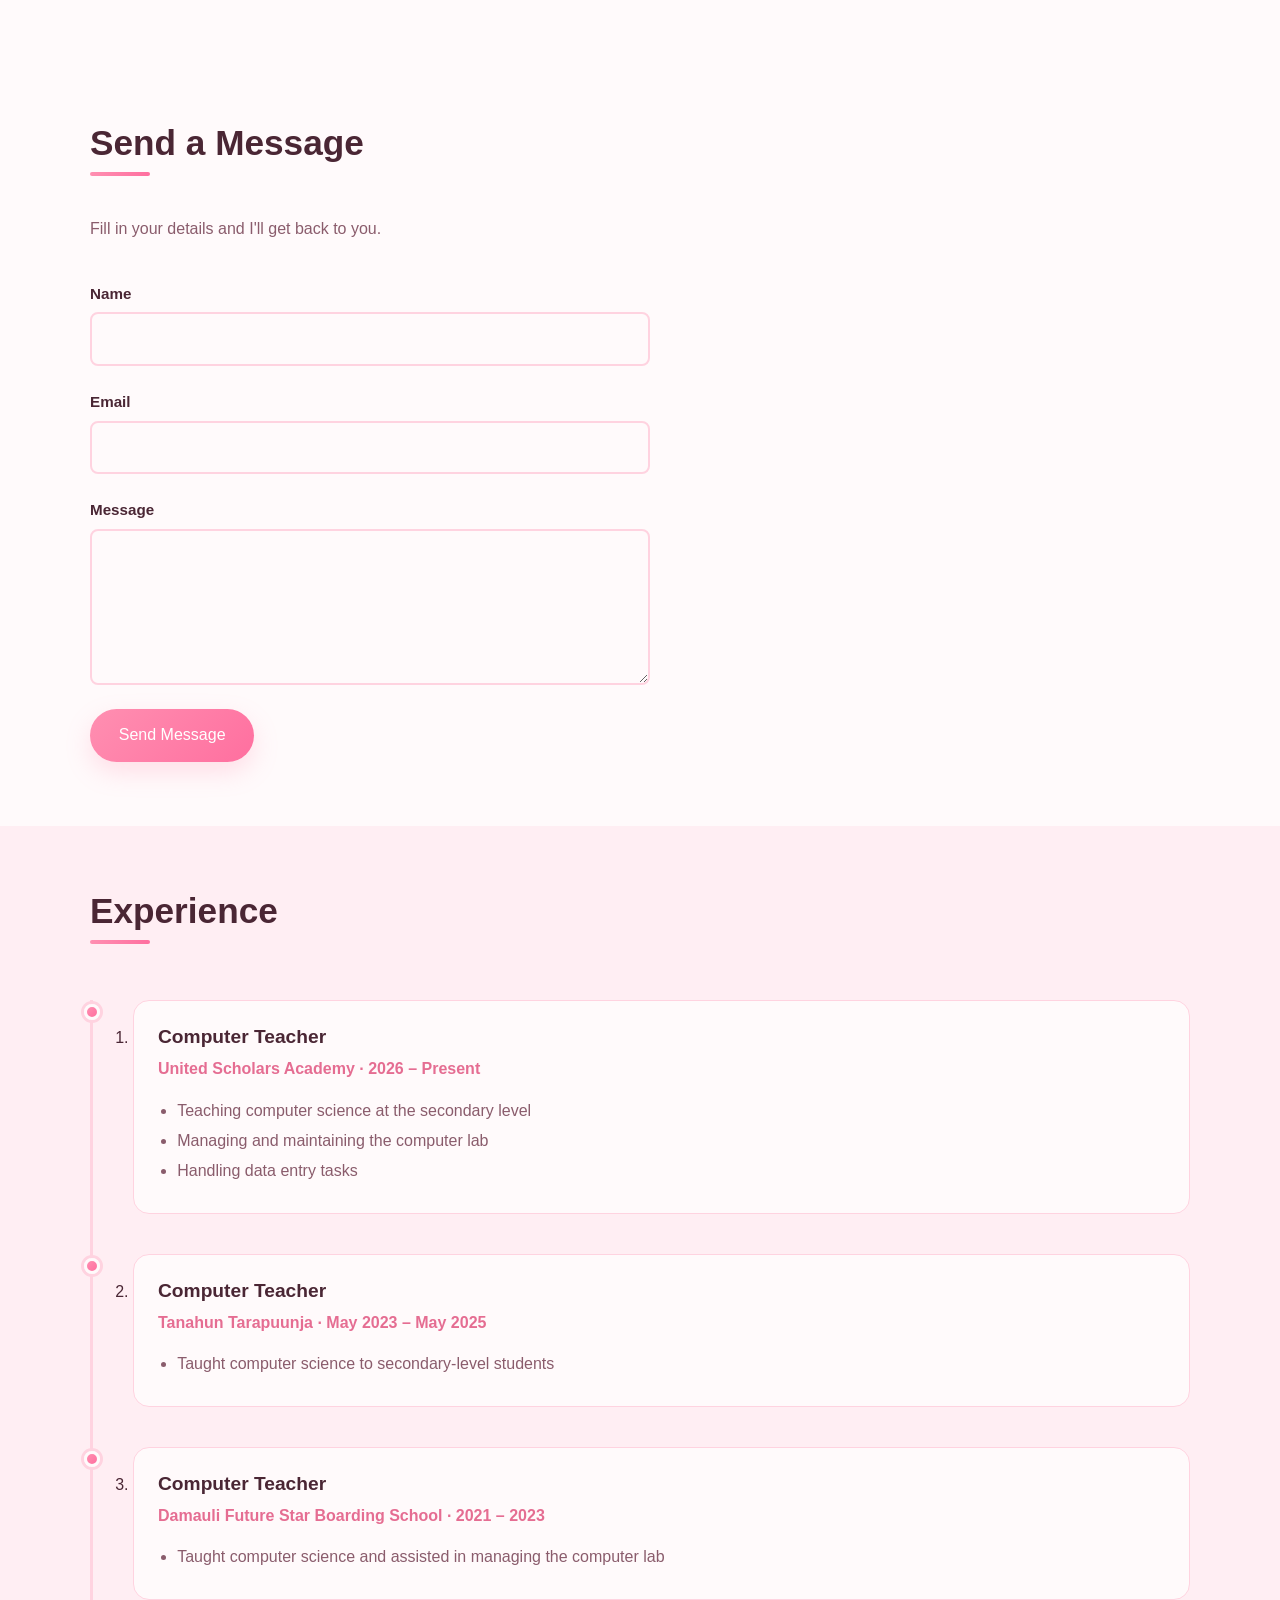
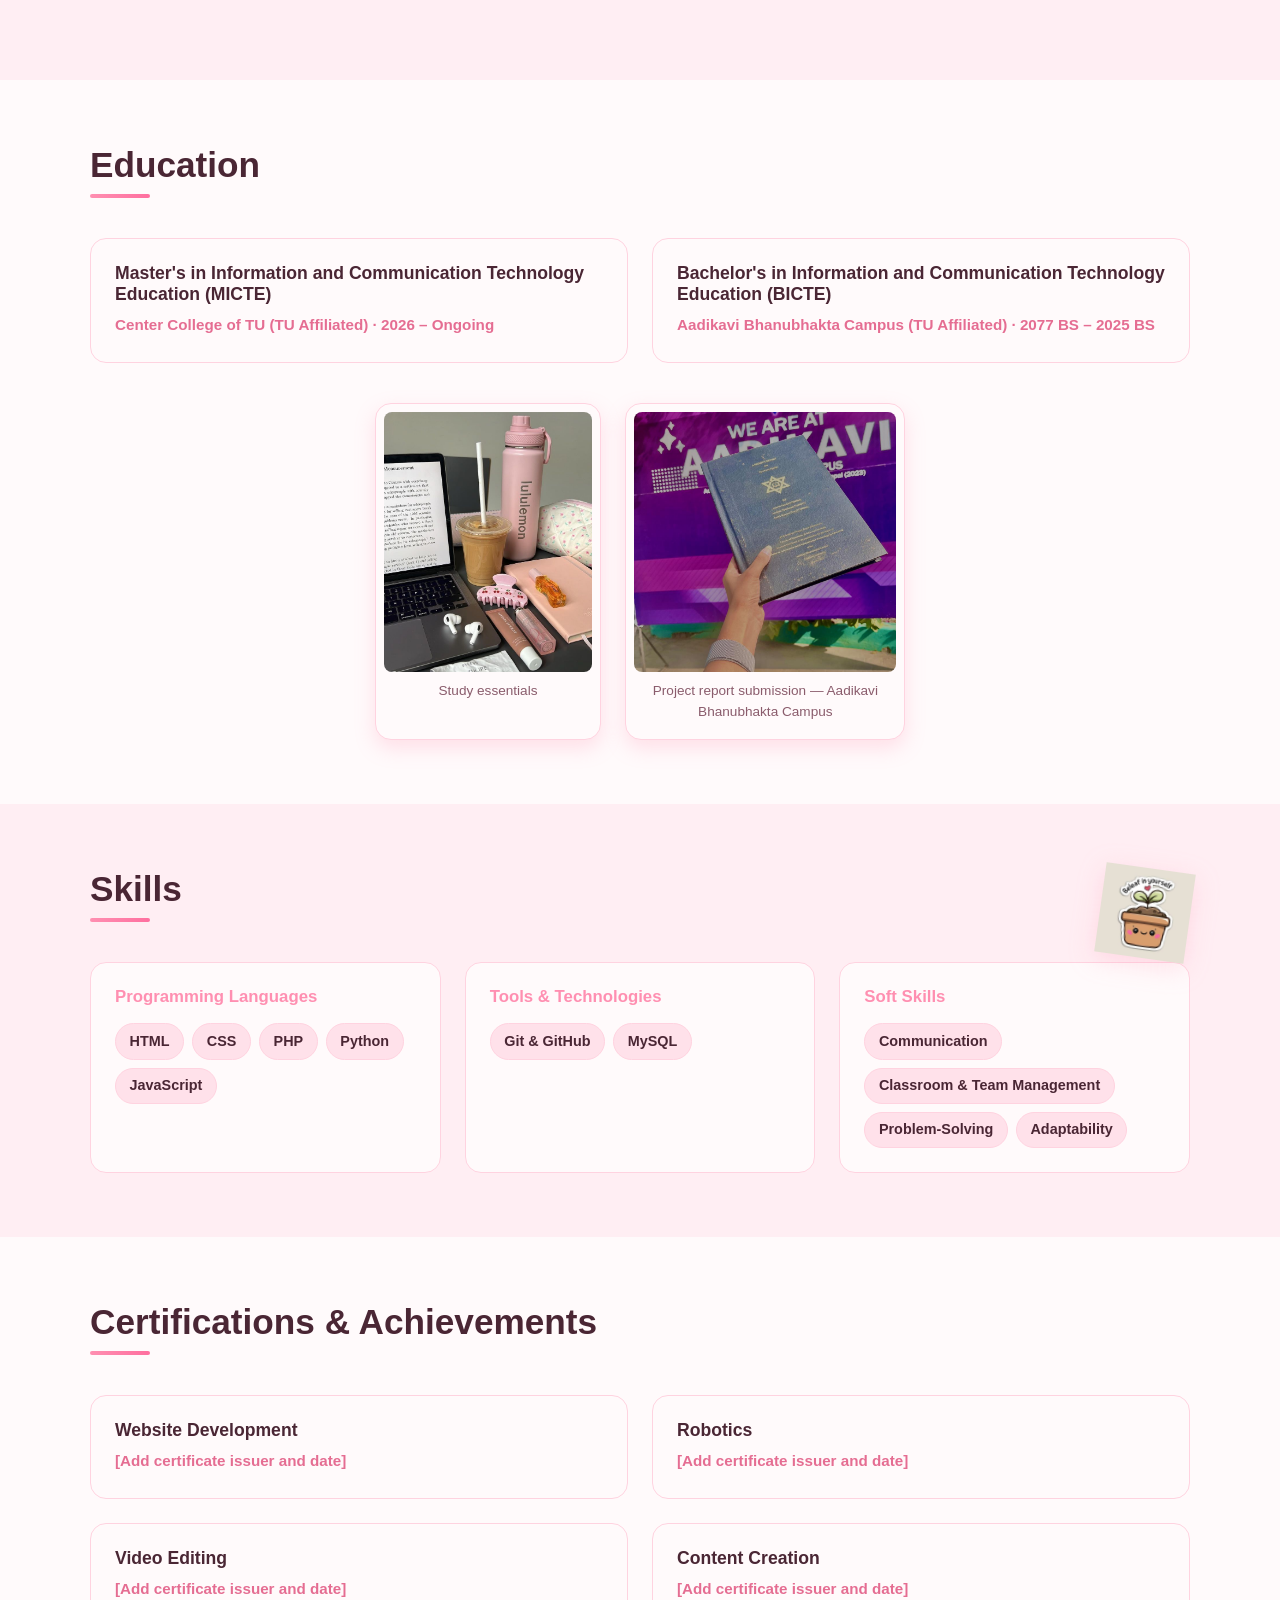
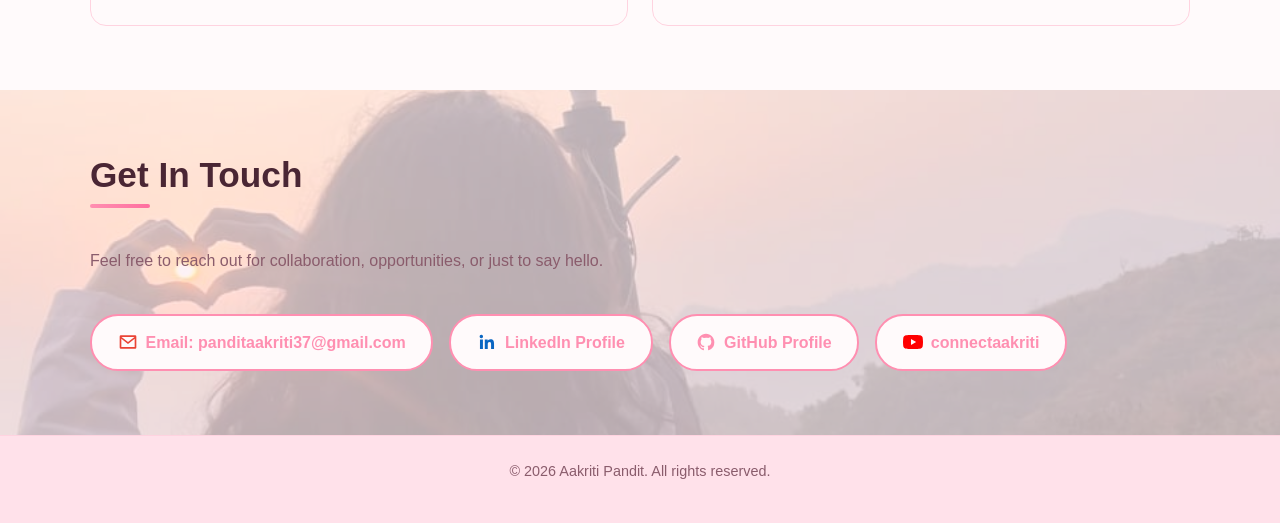
==== commit 3e2b6f8e: "student form" ====
--- a/index.html
+++ b/index.html
@@ -27,7 +27,7 @@
 
         <ul class="nav-links">
           <li><a href="#about">About</a></li>
-          <li><a href="#contact-form-section">Send a Message</a></li>
+          <li><a href="student-form.html">Student Form</a></li>
           <li><a href="#experience">Experience</a></li>
           <li><a href="#education">Education</a></li>
           <li><a href="#skills">Skills</a></li>
--- a/style.css
+++ b/style.css
@@ -1034,3 +1034,134 @@
     text-align: center;
   }
 }
+
+/* =========================================================
+   STUDENT REGISTRATION FORM
+   ========================================================= */
+.page-section {
+  padding: var(--space-xl) var(--space-md);
+  min-height: calc(100vh - 210px);
+}
+
+.form-intro {
+  max-width: 640px;
+  margin-bottom: var(--space-lg);
+}
+
+/* Card wrapper */
+.reg-form {
+  max-width: 820px;
+  margin: 0 auto;
+  background-color: var(--background-color);
+  border: 1px solid var(--border-color);
+  border-radius: var(--radius-md);
+  box-shadow: 0 14px 40px var(--shadow-color);
+  padding: var(--space-lg);
+  display: grid;
+  grid-template-columns: 1fr 1fr;
+  gap: var(--space-md) var(--space-lg);
+}
+
+.reg-form .form-field {
+  display: flex;
+  flex-direction: column;
+  gap: 0.45rem;
+}
+
+.reg-form .form-field.full {
+  grid-column: 1 / -1;
+}
+
+.reg-form label,
+.reg-form .field-label {
+  font-weight: 700;
+  color: var(--text-color);
+  font-size: 0.95rem;
+}
+
+.reg-form input,
+.reg-form select,
+.reg-form textarea {
+  width: 100%;
+  font: inherit;
+  color: var(--text-color);
+  background-color: var(--surface-color);
+  border: 2px solid var(--border-color);
+  border-radius: var(--radius-sm);
+  padding: 0.8rem 1rem;
+  transition: border-color var(--transition-fast), box-shadow var(--transition-fast);
+}
+
+.reg-form input::placeholder,
+.reg-form textarea::placeholder {
+  color: var(--text-muted);
+  opacity: 0.8;
+}
+
+.reg-form input:focus,
+.reg-form select:focus,
+.reg-form textarea:focus {
+  outline: none;
+  border-color: var(--primary-color);
+  box-shadow: 0 0 0 4px var(--shadow-color);
+}
+
+.reg-form textarea {
+  resize: vertical;
+  min-height: 120px;
+}
+
+/* Gender radios as a soft inline group */
+.reg-form .radio-row {
+  display: flex;
+  flex-wrap: wrap;
+  gap: 0.75rem;
+}
+
+.reg-form .radio-row label {
+  display: flex;
+  align-items: center;
+  gap: 0.5rem;
+  font-weight: 500;
+  cursor: pointer;
+  background-color: var(--surface-color);
+  border: 2px solid var(--border-color);
+  border-radius: 999px;
+  padding: 0.55rem 1.1rem;
+  transition: border-color var(--transition-fast), background-color var(--transition-fast);
+}
+
+.reg-form .radio-row label:hover {
+  border-color: var(--primary-color);
+}
+
+.reg-form .radio-row input[type="radio"] {
+  width: auto;
+  margin: 0;
+  accent-color: var(--primary-color);
+}
+
+.reg-form .radio-row label:has(input:checked) {
+  border-color: var(--primary-color);
+  background-color: var(--surface-alt-color);
+}
+
+/* Full-width submit */
+.reg-form .form-actions {
+  grid-column: 1 / -1;
+  margin-top: var(--space-xs);
+}
+
+.reg-form .btn {
+  width: 100%;
+  border: none;
+  cursor: pointer;
+  font: inherit;
+}
+
+@media (max-width: 768px) {
+  .reg-form {
+    grid-template-columns: 1fr;
+    padding: var(--space-md);
+  }
+}
